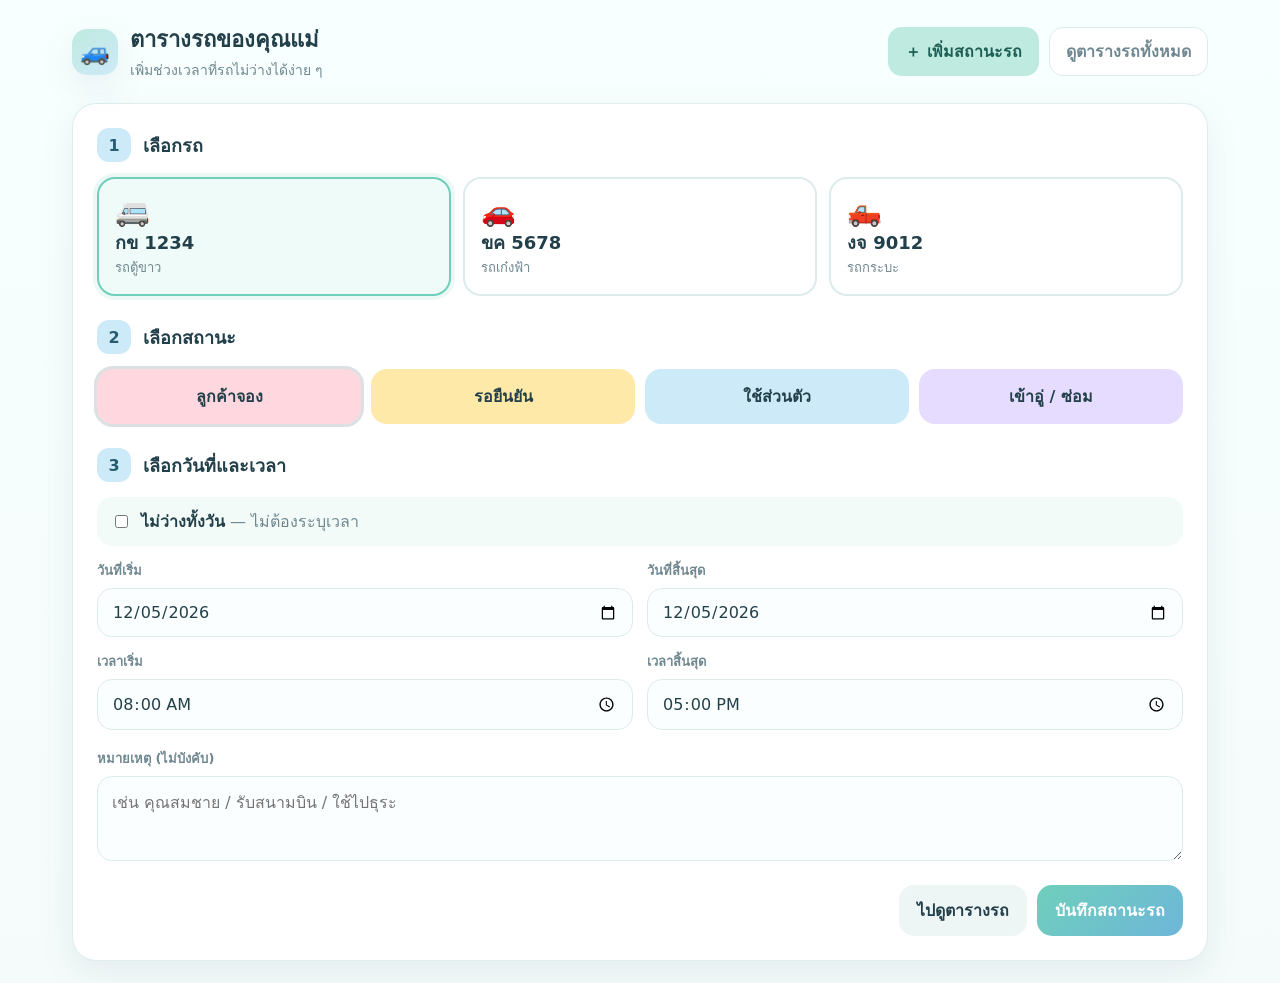
==== index.html @ 35317597 "Add files via upload" ====
<!doctype html>
<html lang="th">
<head>
<meta charset="utf-8">
<meta name="viewport" content="width=device-width,initial-scale=1">
<title>เพิ่มสถานะรถ</title>
<link rel="stylesheet" href="styles.css">
</head>
<body>
<div class="shell">
  <header class="topbar">
    <div class="brand">
      <div class="logo">🚙</div>
      <div><h1>ตารางรถของคุณแม่</h1><p>เพิ่มช่วงเวลาที่รถไม่ว่างได้ง่าย ๆ</p></div>
    </div>
    <nav class="nav">
      <a class="active" href="index.html">＋ เพิ่มสถานะรถ</a>
      <a href="schedule.html">ดูตารางรถทั้งหมด</a>
    </nav>
  </header>

  <main class="card form-card">
    <div class="step"><div class="step-no">1</div><h2>เลือกรถ</h2></div>
    <div class="car-grid">
      <label class="car-option">
        <input type="radio" name="car" value="กข 1234" data-name="รถตู้ขาว" checked>
        <div class="car-tile"><div class="car-icon">🚐</div><div><div class="plate">กข 1234</div><div class="car-name">รถตู้ขาว</div></div></div>
      </label>
      <label class="car-option">
        <input type="radio" name="car" value="ขค 5678" data-name="รถเก๋งฟ้า">
        <div class="car-tile"><div class="car-icon">🚗</div><div><div class="plate">ขค 5678</div><div class="car-name">รถเก๋งฟ้า</div></div></div>
      </label>
      <label class="car-option">
        <input type="radio" name="car" value="งจ 9012" data-name="รถกระบะ">
        <div class="car-tile"><div class="car-icon">🛻</div><div><div class="plate">งจ 9012</div><div class="car-name">รถกระบะ</div></div></div>
      </label>
    </div>

    <div style="height:24px"></div>
    <div class="step"><div class="step-no">2</div><h2>เลือกสถานะ</h2></div>
    <div class="status-grid">
      <label class="status-option"><input type="radio" name="status" value="ลูกค้าจอง" checked><div class="status-chip status-booked">ลูกค้าจอง</div></label>
      <label class="status-option"><input type="radio" name="status" value="รอยืนยัน"><div class="status-chip status-pending">รอยืนยัน</div></label>
      <label class="status-option"><input type="radio" name="status" value="ใช้ส่วนตัว"><div class="status-chip status-private">ใช้ส่วนตัว</div></label>
      <label class="status-option"><input type="radio" name="status" value="เข้าอู่ / ซ่อม"><div class="status-chip status-service">เข้าอู่ / ซ่อม</div></label>
    </div>

    <div style="height:24px"></div>
    <div class="step"><div class="step-no">3</div><h2>เลือกวันที่และเวลา</h2></div>
    <div class="all-day">
      <input id="allDay" type="checkbox">
      <label for="allDay"><strong>ไม่ว่างทั้งวัน</strong> <span style="color:var(--muted)">— ไม่ต้องระบุเวลา</span></label>
    </div>
    <div style="height:14px"></div>
    <div class="grid-2">
      <div class="field"><label>วันที่เริ่ม</label><input id="startDate" type="date"></div>
      <div class="field"><label>วันที่สิ้นสุด</label><input id="endDate" type="date"></div>
      <div class="field"><label>เวลาเริ่ม</label><input id="startTime" type="time" value="08:00"></div>
      <div class="field"><label>เวลาสิ้นสุด</label><input id="endTime" type="time" value="17:00"></div>
    </div>

    <div style="height:18px"></div>
    <div class="field">
      <label>หมายเหตุ (ไม่บังคับ)</label>
      <textarea id="note" rows="3" placeholder="เช่น คุณสมชาย / รับสนามบิน / ใช้ไปธุระ"></textarea>
    </div>

    <div class="actions">
      <a class="btn btn-secondary" href="schedule.html">ไปดูตารางรถ</a>
      <button class="btn btn-primary" id="saveBtn" type="button">บันทึกสถานะรถ</button>
    </div>
    <div class="notice" id="notice">บันทึกเรียบร้อยแล้วค่ะ</div>
  </main>
</div>

<script>
const today = new Date().toISOString().slice(0,10);
startDate.value = today;
endDate.value = today;

allDay.addEventListener('change', () => {
  startTime.disabled = allDay.checked;
  endTime.disabled = allDay.checked;
});

saveBtn.addEventListener('click', () => {
  const selectedCar = document.querySelector('input[name="car"]:checked');
  const status = document.querySelector('input[name="status"]:checked').value;
  if (!startDate.value || !endDate.value) {
    alert('กรุณาเลือกวันที่ให้ครบค่ะ');
    return;
  }
  const bookings = JSON.parse(localStorage.getItem('carBookings') || '[]');
  bookings.push({
    car:selectedCar.value,
    carName:selectedCar.dataset.name,
    status,
    startDate:startDate.value,
    endDate:endDate.value,
    allDay:allDay.checked,
    startTime:allDay.checked ? 'ทั้งวัน' : startTime.value,
    endTime:allDay.checked ? '' : endTime.value,
    note:note.value.trim()
  });
  localStorage.setItem('carBookings', JSON.stringify(bookings));
  notice.style.display='block';
  notice.textContent='บันทึกแล้ว — เปิดหน้าตารางเพื่อเช็กได้เลยค่ะ';
  setTimeout(()=>notice.style.display='none',2600);
});
</script>
</body>
</html>
---- styles.css ----
:root{
  --bg:#f5fbfb;
  --card:#ffffff;
  --ink:#23404a;
  --muted:#6f8790;
  --line:#dceceb;
  --mint:#bfeadf;
  --mint-strong:#6fcfbb;
  --sky:#cdeaf8;
  --sky-strong:#6eb6d9;
  --pink:#ffd8df;
  --yellow:#ffe9a8;
  --purple:#e5dcff;
  --green:#d9f4d7;
  --shadow:0 12px 34px rgba(76,112,120,.10);
}
*{box-sizing:border-box}
body{
  margin:0;
  font-family: ui-rounded, "SF Pro Rounded", "Segoe UI", system-ui, -apple-system, sans-serif;
  color:var(--ink);
  background:linear-gradient(180deg,#f8ffff 0%,var(--bg) 100%);
}
a{text-decoration:none;color:inherit}
button,input,select,textarea{font:inherit}
.shell{max-width:1180px;margin:0 auto;padding:22px}
.topbar{
  display:flex;align-items:center;justify-content:space-between;gap:16px;
  margin-bottom:22px;
}
.brand{display:flex;align-items:center;gap:12px}
.logo{
  width:46px;height:46px;border-radius:15px;display:grid;place-items:center;
  background:linear-gradient(145deg,var(--mint),var(--sky));font-size:24px;box-shadow:var(--shadow)
}
.brand h1{font-size:22px;margin:0}
.brand p{margin:2px 0 0;color:var(--muted);font-size:14px}
.nav{display:flex;gap:10px;flex-wrap:wrap}
.nav a{
  padding:11px 16px;border-radius:14px;border:1px solid var(--line);background:#fff;
  color:var(--muted);font-weight:700;
}
.nav a.active{background:var(--mint);color:#1d5f55;border-color:transparent}
.card{
  background:var(--card);border:1px solid rgba(220,236,235,.9);border-radius:24px;
  box-shadow:var(--shadow);
}
.form-card{padding:24px}
.step{
  display:flex;gap:12px;align-items:center;margin-bottom:15px
}
.step-no{
  width:34px;height:34px;border-radius:12px;display:grid;place-items:center;
  background:var(--sky);font-weight:800;color:#275d72
}
.step h2{font-size:18px;margin:0}
.car-grid{display:grid;grid-template-columns:repeat(3,1fr);gap:12px}
.car-option input{display:none}
.car-tile{
  min-height:102px;border:2px solid var(--line);border-radius:18px;padding:16px;
  display:flex;flex-direction:column;justify-content:space-between;cursor:pointer;
  transition:.18s ease;background:#fff
}
.car-tile:hover{transform:translateY(-1px)}
.car-option input:checked + .car-tile{
  border-color:var(--mint-strong);background:#effbf8;box-shadow:0 0 0 4px rgba(111,207,187,.14)
}
.car-icon{font-size:28px}
.plate{font-weight:800;font-size:18px}
.car-name{font-size:13px;color:var(--muted)}
.status-grid{display:grid;grid-template-columns:repeat(4,1fr);gap:10px}
.status-option input{display:none}
.status-chip{
  border:2px solid transparent;border-radius:16px;padding:13px 12px;text-align:center;
  font-weight:800;cursor:pointer;
}
.status-booked{background:var(--pink)}
.status-pending{background:var(--yellow)}
.status-private{background:var(--sky)}
.status-service{background:var(--purple)}
.status-option input:checked + .status-chip{outline:3px solid rgba(35,64,74,.16)}
.grid-2{display:grid;grid-template-columns:1fr 1fr;gap:14px}
.field label{display:block;font-size:13px;color:var(--muted);font-weight:700;margin-bottom:7px}
.field input,.field select,.field textarea{
  width:100%;border:1px solid var(--line);background:#fbfefe;border-radius:15px;padding:13px 14px;
  color:var(--ink);outline:none
}
.field input:focus,.field select:focus,.field textarea:focus{border-color:var(--sky-strong);box-shadow:0 0 0 4px rgba(110,182,217,.14)}
.all-day{
  display:flex;align-items:center;gap:10px;padding:12px 14px;background:#f2fbf8;border-radius:15px
}
.actions{display:flex;justify-content:flex-end;gap:10px;margin-top:20px}
.btn{
  border:0;border-radius:15px;padding:13px 18px;font-weight:800;cursor:pointer
}
.btn-secondary{background:#eef5f5;color:var(--ink)}
.btn-primary{background:linear-gradient(135deg,var(--mint-strong),var(--sky-strong));color:white}
.notice{margin-top:14px;padding:12px 14px;border-radius:14px;background:#eefbf6;color:#275f52;display:none}
.toolbar{
  display:flex;align-items:center;justify-content:space-between;gap:12px;flex-wrap:wrap;
  margin-bottom:14px
}
.range-controls{display:flex;gap:8px;align-items:center;flex-wrap:wrap}
.small-btn{
  border:1px solid var(--line);background:white;border-radius:12px;padding:9px 12px;font-weight:700;cursor:pointer
}
.small-btn.active{background:var(--sky);border-color:transparent}
.timeline-wrap{overflow-x:auto;padding-bottom:8px}
.timeline{
  min-width:980px;display:grid;
  grid-template-columns:160px repeat(7,1fr);
  border:1px solid var(--line);border-radius:20px;overflow:hidden;background:white
}
.cell{padding:10px;border-right:1px solid var(--line);border-bottom:1px solid var(--line);min-height:78px}
.header-cell{background:#f0faf9;font-weight:800;text-align:center;min-height:auto}
.vehicle-cell{background:#fbfefe;display:flex;align-items:center;gap:10px}
.vehicle-badge{font-size:24px}
.vehicle-meta strong{display:block}
.vehicle-meta span{font-size:12px;color:var(--muted)}
.day-cell{position:relative;background:linear-gradient(to right, transparent 49.5%, rgba(220,236,235,.65) 50%, transparent 50.5%)}
.booking{
  border-radius:12px;padding:8px 9px;font-size:12px;font-weight:800;margin-bottom:6px;
  line-height:1.25;border:1px solid rgba(35,64,74,.06)
}
.booking small{display:block;font-weight:700;color:#506a73;margin-top:3px}
.legend{display:flex;gap:10px;flex-wrap:wrap;margin-top:14px}
.legend span{display:flex;align-items:center;gap:7px;color:var(--muted);font-size:13px}
.dot{width:12px;height:12px;border-radius:4px;display:inline-block}
.empty{color:#9bb0b6;font-size:12px;text-align:center;padding-top:16px}
@media(max-width:760px){
  .shell{padding:14px}.topbar{align-items:flex-start;flex-direction:column}
  .car-grid{grid-template-columns:1fr 1fr}.status-grid{grid-template-columns:1fr 1fr}.grid-2{grid-template-columns:1fr}
}
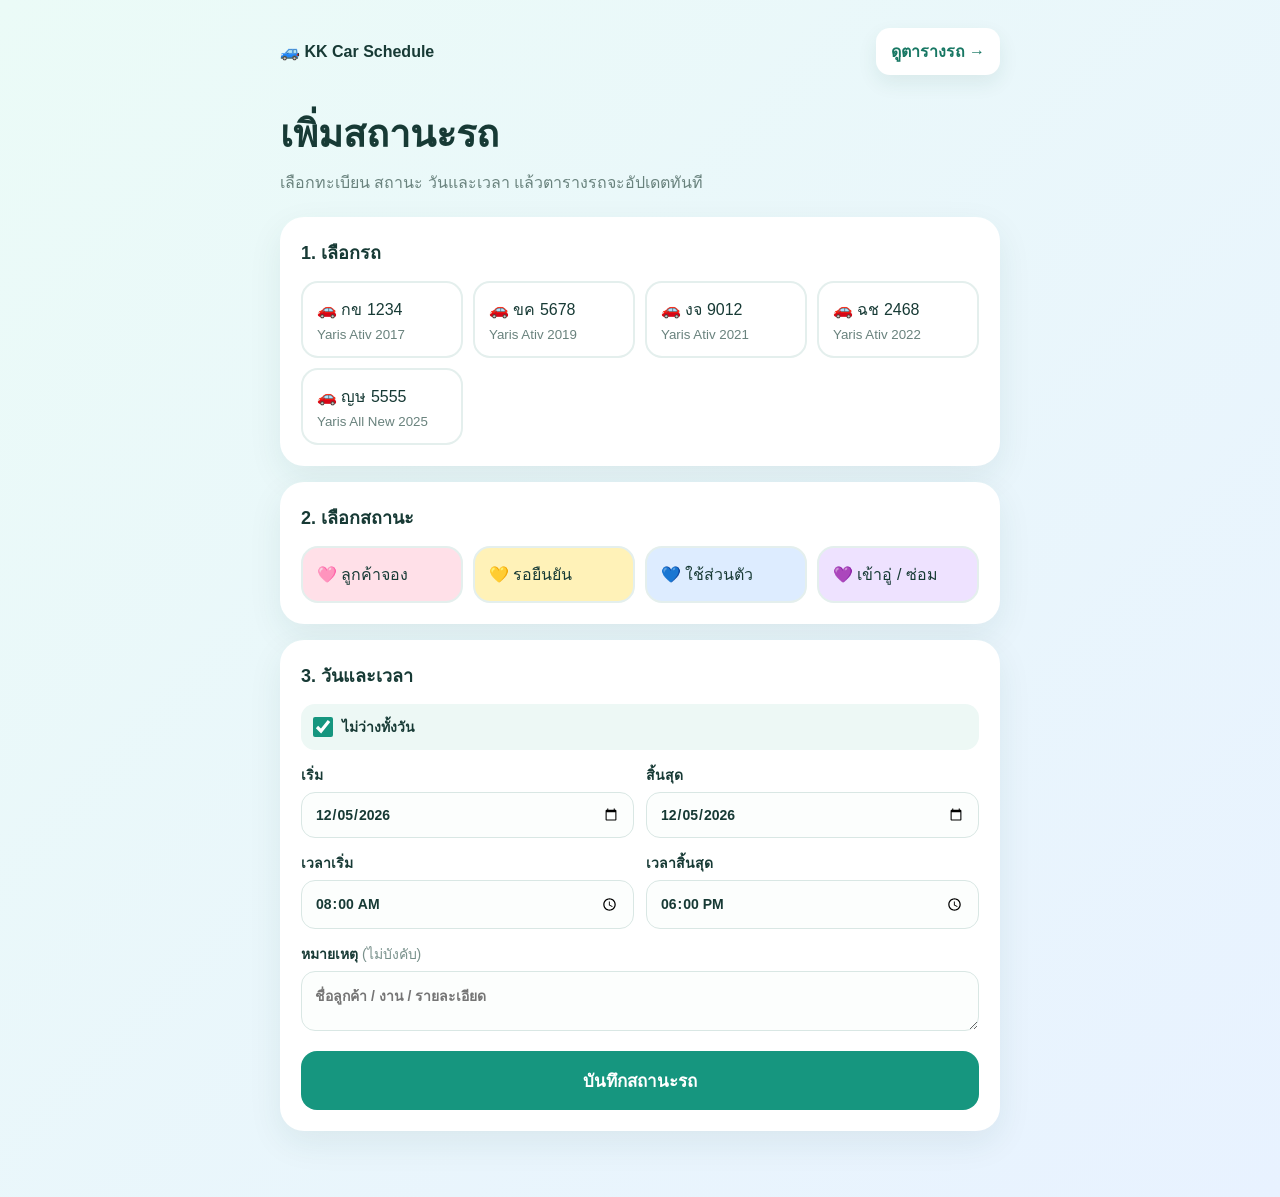
==== commit 8c5f77aa: "Add files via upload" ====
--- a/index.html
+++ b/index.html
@@ -1,112 +1,26 @@
 <!doctype html>
 <html lang="th">
 <head>
-<meta charset="utf-8">
-<meta name="viewport" content="width=device-width,initial-scale=1">
-<title>เพิ่มสถานะรถ</title>
-<link rel="stylesheet" href="styles.css">
+  <meta charset="utf-8">
+  <meta name="viewport" content="width=device-width, initial-scale=1">
+  <title>KK Car Schedule</title>
+  <style>
+    :root{--ink:#173a35;--muted:#69827d;--teal:#16967f;--mint:#dff7ef;--pink:#ffe0e8;--yellow:#fff2b8;--blue:#ddecff;--purple:#eee2ff}*{box-sizing:border-box}body{margin:0;min-height:100vh;background:linear-gradient(135deg,#ebfbf7,#e8f2ff);color:var(--ink);font:16px -apple-system,BlinkMacSystemFont,"Segoe UI",sans-serif}main{width:min(760px,100%);margin:auto;padding:28px 20px 50px}.nav{display:flex;justify-content:space-between;align-items:center;gap:12px}.brand{font-weight:800}.nav a{background:#fff;color:#177763;font-weight:800;text-decoration:none;padding:11px 15px;border-radius:14px;box-shadow:0 8px 20px #1a514015}h1{font-size:clamp(28px,5vw,38px);margin:28px 0 6px}.intro{color:var(--muted);margin:0 0 22px}.card{background:#fff;border-radius:24px;padding:21px;margin:16px 0;box-shadow:0 12px 34px #194c4014}h2{margin:0 0 14px;font-size:18px}.grid{display:grid;grid-template-columns:repeat(auto-fit,minmax(155px,1fr));gap:10px}.choice{width:100%;border:2px solid #e4efed;background:#fff;border-radius:17px;padding:14px;color:var(--ink);text-align:left;font:inherit;cursor:pointer}.choice.active{border-color:var(--teal);background:var(--mint);box-shadow:0 4px 12px #149b8130}.choice small{display:block;margin-top:5px;color:var(--muted)}.status[data-status="ลูกค้าจอง"]{background:var(--pink)}.status[data-status="รอยืนยัน"]{background:var(--yellow)}.status[data-status="ใช้ส่วนตัว"]{background:var(--blue)}.status[data-status="เข้าอู่ / ซ่อม"]{background:var(--purple)}label{display:block;font-size:14px;font-weight:800;margin-top:14px}input,textarea{display:block;width:100%;margin-top:6px;padding:13px;border:1px solid #d9e7e4;border-radius:14px;font:inherit;color:var(--ink);background:#fcfefd}.dates{display:grid;grid-template-columns:1fr 1fr;gap:12px}.toggle{display:flex;align-items:center;gap:9px;background:#edf8f5;padding:12px;border-radius:14px;cursor:pointer}.toggle input{width:20px;height:20px;margin:0;accent-color:var(--teal)}.save{width:100%;border:0;border-radius:16px;padding:16px;margin-top:20px;background:var(--teal);color:#fff;font:inherit;font-weight:800;font-size:17px;cursor:pointer}.modal{position:fixed;inset:0;display:none;place-items:center;padding:18px;background:#10231d88}.modal.show{display:grid}.modal article{width:min(480px,100%);padding:28px;border-radius:26px;background:#fff;text-align:center}.modal h2{font-size:25px;margin:10px 0 8px}.modal p{color:var(--muted);line-height:1.6}.modal a,.modal button{display:block;width:100%;border:0;border-radius:15px;padding:14px;margin-top:10px;font:inherit;font-weight:800;text-decoration:none;cursor:pointer}.modal a{background:var(--teal);color:#fff}.modal button{background:#eaf6f3;color:#167b69}@media(max-width:460px){.dates{grid-template-columns:1fr}main{padding:22px 16px 40px}}
+  </style>
 </head>
 <body>
-<div class="shell">
-  <header class="topbar">
-    <div class="brand">
-      <div class="logo">🚙</div>
-      <div><h1>ตารางรถของคุณแม่</h1><p>เพิ่มช่วงเวลาที่รถไม่ว่างได้ง่าย ๆ</p></div>
-    </div>
-    <nav class="nav">
-      <a class="active" href="index.html">＋ เพิ่มสถานะรถ</a>
-      <a href="schedule.html">ดูตารางรถทั้งหมด</a>
-    </nav>
-  </header>
-
-  <main class="card form-card">
-    <div class="step"><div class="step-no">1</div><h2>เลือกรถ</h2></div>
-    <div class="car-grid">
-      <label class="car-option">
-        <input type="radio" name="car" value="กข 1234" data-name="รถตู้ขาว" checked>
-        <div class="car-tile"><div class="car-icon">🚐</div><div><div class="plate">กข 1234</div><div class="car-name">รถตู้ขาว</div></div></div>
-      </label>
-      <label class="car-option">
-        <input type="radio" name="car" value="ขค 5678" data-name="รถเก๋งฟ้า">
-        <div class="car-tile"><div class="car-icon">🚗</div><div><div class="plate">ขค 5678</div><div class="car-name">รถเก๋งฟ้า</div></div></div>
-      </label>
-      <label class="car-option">
-        <input type="radio" name="car" value="งจ 9012" data-name="รถกระบะ">
-        <div class="car-tile"><div class="car-icon">🛻</div><div><div class="plate">งจ 9012</div><div class="car-name">รถกระบะ</div></div></div>
-      </label>
-    </div>
-
-    <div style="height:24px"></div>
-    <div class="step"><div class="step-no">2</div><h2>เลือกสถานะ</h2></div>
-    <div class="status-grid">
-      <label class="status-option"><input type="radio" name="status" value="ลูกค้าจอง" checked><div class="status-chip status-booked">ลูกค้าจอง</div></label>
-      <label class="status-option"><input type="radio" name="status" value="รอยืนยัน"><div class="status-chip status-pending">รอยืนยัน</div></label>
-      <label class="status-option"><input type="radio" name="status" value="ใช้ส่วนตัว"><div class="status-chip status-private">ใช้ส่วนตัว</div></label>
-      <label class="status-option"><input type="radio" name="status" value="เข้าอู่ / ซ่อม"><div class="status-chip status-service">เข้าอู่ / ซ่อม</div></label>
-    </div>
-
-    <div style="height:24px"></div>
-    <div class="step"><div class="step-no">3</div><h2>เลือกวันที่และเวลา</h2></div>
-    <div class="all-day">
-      <input id="allDay" type="checkbox">
-      <label for="allDay"><strong>ไม่ว่างทั้งวัน</strong> <span style="color:var(--muted)">— ไม่ต้องระบุเวลา</span></label>
-    </div>
-    <div style="height:14px"></div>
-    <div class="grid-2">
-      <div class="field"><label>วันที่เริ่ม</label><input id="startDate" type="date"></div>
-      <div class="field"><label>วันที่สิ้นสุด</label><input id="endDate" type="date"></div>
-      <div class="field"><label>เวลาเริ่ม</label><input id="startTime" type="time" value="08:00"></div>
-      <div class="field"><label>เวลาสิ้นสุด</label><input id="endTime" type="time" value="17:00"></div>
-    </div>
-
-    <div style="height:18px"></div>
-    <div class="field">
-      <label>หมายเหตุ (ไม่บังคับ)</label>
-      <textarea id="note" rows="3" placeholder="เช่น คุณสมชาย / รับสนามบิน / ใช้ไปธุระ"></textarea>
-    </div>
-
-    <div class="actions">
-      <a class="btn btn-secondary" href="schedule.html">ไปดูตารางรถ</a>
-      <button class="btn btn-primary" id="saveBtn" type="button">บันทึกสถานะรถ</button>
-    </div>
-    <div class="notice" id="notice">บันทึกเรียบร้อยแล้วค่ะ</div>
+  <main>
+    <nav class="nav"><div class="brand">🚙 KK Car Schedule</div><a href="schedule.html">ดูตารางรถ →</a></nav>
+    <h1>เพิ่มสถานะรถ</h1><p class="intro">เลือกทะเบียน สถานะ วันและเวลา แล้วตารางรถจะอัปเดตทันที</p>
+    <form id="form">
+      <section class="card"><h2>1. เลือกรถ</h2><div class="grid" id="cars"></div></section>
+      <section class="card"><h2>2. เลือกสถานะ</h2><div class="grid"><button type="button" class="choice status" data-status="ลูกค้าจอง">🩷 ลูกค้าจอง</button><button type="button" class="choice status" data-status="รอยืนยัน">💛 รอยืนยัน</button><button type="button" class="choice status" data-status="ใช้ส่วนตัว">💙 ใช้ส่วนตัว</button><button type="button" class="choice status" data-status="เข้าอู่ / ซ่อม">💜 เข้าอู่ / ซ่อม</button></div></section>
+      <section class="card"><h2>3. วันและเวลา</h2><label class="toggle"><input id="allDay" type="checkbox" checked> ไม่ว่างทั้งวัน</label><div class="dates"><label>เริ่ม<input id="startDate" type="date" required></label><label>สิ้นสุด<input id="endDate" type="date" required></label></div><div class="dates" id="timeFields" hidden><label>เวลาเริ่ม<input id="startTime" type="time" value="08:00"></label><label>เวลาสิ้นสุด<input id="endTime" type="time" value="18:00"></label></div><label>หมายเหตุ <span style="font-weight:500;color:#78908b">(ไม่บังคับ)</span><textarea id="note" rows="2" placeholder="ชื่อลูกค้า / งาน / รายละเอียด"></textarea></label><button class="save">บันทึกสถานะรถ</button></section>
+    </form>
   </main>
-</div>
-
-<script>
-const today = new Date().toISOString().slice(0,10);
-startDate.value = today;
-endDate.value = today;
-
-allDay.addEventListener('change', () => {
-  startTime.disabled = allDay.checked;
-  endTime.disabled = allDay.checked;
-});
-
-saveBtn.addEventListener('click', () => {
-  const selectedCar = document.querySelector('input[name="car"]:checked');
-  const status = document.querySelector('input[name="status"]:checked').value;
-  if (!startDate.value || !endDate.value) {
-    alert('กรุณาเลือกวันที่ให้ครบค่ะ');
-    return;
-  }
-  const bookings = JSON.parse(localStorage.getItem('carBookings') || '[]');
-  bookings.push({
-    car:selectedCar.value,
-    carName:selectedCar.dataset.name,
-    status,
-    startDate:startDate.value,
-    endDate:endDate.value,
-    allDay:allDay.checked,
-    startTime:allDay.checked ? 'ทั้งวัน' : startTime.value,
-    endTime:allDay.checked ? '' : endTime.value,
-    note:note.value.trim()
-  });
-  localStorage.setItem('carBookings', JSON.stringify(bookings));
-  notice.style.display='block';
-  notice.textContent='บันทึกแล้ว — เปิดหน้าตารางเพื่อเช็กได้เลยค่ะ';
-  setTimeout(()=>notice.style.display='none',2600);
-});
-</script>
+  <div class="modal" id="modal"><article><div style="font-size:48px">✅</div><h2>บันทึกเรียบร้อย</h2><p id="summary"></p><a href="schedule.html">ดูตารางรถทั้งหมด</a><button type="button" id="again">เพิ่มรายการต่อ</button></article></div>
+  <script>
+    const cars=[['ativ2017','กข 1234','Yaris Ativ 2017'],['ativ2019','ขค 5678','Yaris Ativ 2019'],['ativ2021','งจ 9012','Yaris Ativ 2021'],['ativ2022','ฉช 2468','Yaris Ativ 2022'],['yaris2025','ญษ 5555','Yaris All New 2025']];let selectedCar='',selectedStatus='';const $=s=>document.querySelector(s),today=new Date().toISOString().slice(0,10);const readEvents=()=>{try{return JSON.parse(localStorage.getItem('kk-car-events')||'[]')}catch(error){try{return JSON.parse(window.name||'[]')}catch(ignore){return []}}},writeEvents=list=>{try{localStorage.setItem('kk-car-events',JSON.stringify(list))}catch(error){window.name=JSON.stringify(list)}};$('#startDate').value=$('#endDate').value=today;$('#cars').innerHTML=cars.map(c=>`<button type="button" class="choice car" data-id="${c[0]}">🚗 ${c[1]}<small>${c[2]}</small></button>`).join('');const select=(el,s)=>{document.querySelectorAll(s).forEach(x=>x.classList.remove('active'));el.classList.add('active')};document.querySelectorAll('.car').forEach(b=>b.onclick=()=>{selectedCar=b.dataset.id;select(b,'.car')});document.querySelectorAll('.status').forEach(b=>b.onclick=()=>{selectedStatus=b.dataset.status;select(b,'.status')});$('#allDay').onchange=e=>$('#timeFields').hidden=e.target.checked;const dateText=v=>new Date(v+'T00:00:00').toLocaleDateString('th-TH',{day:'numeric',month:'short',year:'numeric'});$('#form').onsubmit=e=>{e.preventDefault();if(!selectedCar||!selectedStatus)return alert('กรุณาเลือกรถและสถานะ');const item={id:crypto.randomUUID(),carId:selectedCar,status:selectedStatus,startDate:$('#startDate').value,endDate:$('#endDate').value,allDay:$('#allDay').checked,startTime:$('#startTime').value,endTime:$('#endTime').value,note:$('#note').value,source:'manual',active:true};const list=readEvents();list.push(item);writeEvents(list);const car=cars.find(c=>c[0]===selectedCar);$('#summary').textContent=`${car[1]} · ${selectedStatus} · ${dateText(item.startDate)}${item.endDate!==item.startDate?' ถึง '+dateText(item.endDate):''}`;$('#modal').classList.add('show')};$('#again').onclick=()=>{location.reload()};
+  </script>
 </body>
 </html>
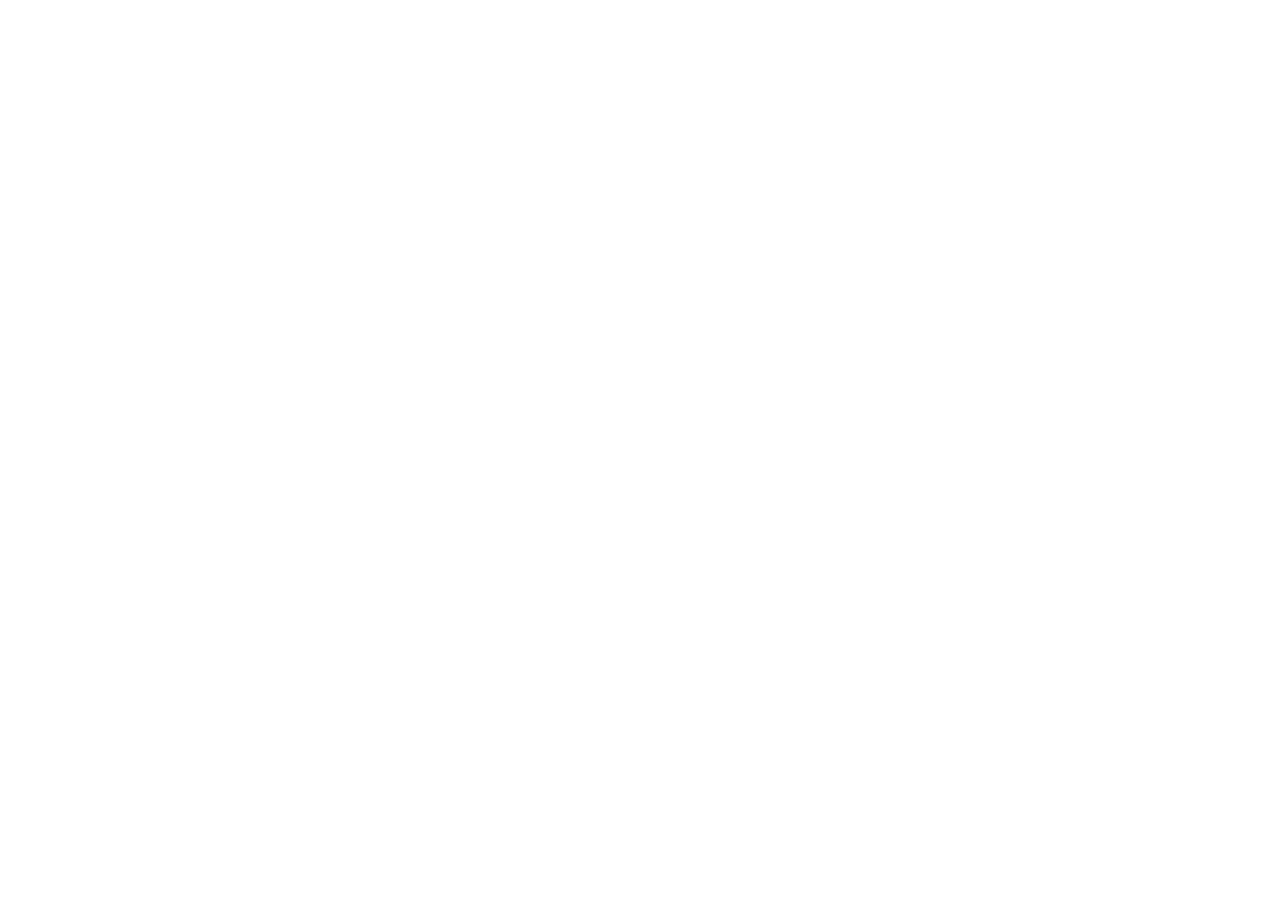
==== commit 915adbaa: "Add files via upload" ====
--- a/index.html
+++ b/index.html
@@ -3,6 +3,7 @@
 <head>
   <meta charset="utf-8">
   <meta name="viewport" content="width=device-width, initial-scale=1">
+  <meta http-equiv="refresh" content="0; url=https://script.google.com/macros/s/AKfycbzb-ZtwopacvCf2KivTTj23bj1u2dh4PTo7BT92wiLGlO-mhOkWk9PBip5YYASBbJc4MQ/exec">
   <title>KK Car Schedule</title>
   <style>
     :root{--ink:#173a35;--muted:#69827d;--teal:#16967f;--mint:#dff7ef;--pink:#ffe0e8;--yellow:#fff2b8;--blue:#ddecff;--purple:#eee2ff}*{box-sizing:border-box}body{margin:0;min-height:100vh;background:linear-gradient(135deg,#ebfbf7,#e8f2ff);color:var(--ink);font:16px -apple-system,BlinkMacSystemFont,"Segoe UI",sans-serif}main{width:min(760px,100%);margin:auto;padding:28px 20px 50px}.nav{display:flex;justify-content:space-between;align-items:center;gap:12px}.brand{font-weight:800}.nav a{background:#fff;color:#177763;font-weight:800;text-decoration:none;padding:11px 15px;border-radius:14px;box-shadow:0 8px 20px #1a514015}h1{font-size:clamp(28px,5vw,38px);margin:28px 0 6px}.intro{color:var(--muted);margin:0 0 22px}.card{background:#fff;border-radius:24px;padding:21px;margin:16px 0;box-shadow:0 12px 34px #194c4014}h2{margin:0 0 14px;font-size:18px}.grid{display:grid;grid-template-columns:repeat(auto-fit,minmax(155px,1fr));gap:10px}.choice{width:100%;border:2px solid #e4efed;background:#fff;border-radius:17px;padding:14px;color:var(--ink);text-align:left;font:inherit;cursor:pointer}.choice.active{border-color:var(--teal);background:var(--mint);box-shadow:0 4px 12px #149b8130}.choice small{display:block;margin-top:5px;color:var(--muted)}.status[data-status="ลูกค้าจอง"]{background:var(--pink)}.status[data-status="รอยืนยัน"]{background:var(--yellow)}.status[data-status="ใช้ส่วนตัว"]{background:var(--blue)}.status[data-status="เข้าอู่ / ซ่อม"]{background:var(--purple)}label{display:block;font-size:14px;font-weight:800;margin-top:14px}input,textarea{display:block;width:100%;margin-top:6px;padding:13px;border:1px solid #d9e7e4;border-radius:14px;font:inherit;color:var(--ink);background:#fcfefd}.dates{display:grid;grid-template-columns:1fr 1fr;gap:12px}.toggle{display:flex;align-items:center;gap:9px;background:#edf8f5;padding:12px;border-radius:14px;cursor:pointer}.toggle input{width:20px;height:20px;margin:0;accent-color:var(--teal)}.save{width:100%;border:0;border-radius:16px;padding:16px;margin-top:20px;background:var(--teal);color:#fff;font:inherit;font-weight:800;font-size:17px;cursor:pointer}.modal{position:fixed;inset:0;display:none;place-items:center;padding:18px;background:#10231d88}.modal.show{display:grid}.modal article{width:min(480px,100%);padding:28px;border-radius:26px;background:#fff;text-align:center}.modal h2{font-size:25px;margin:10px 0 8px}.modal p{color:var(--muted);line-height:1.6}.modal a,.modal button{display:block;width:100%;border:0;border-radius:15px;padding:14px;margin-top:10px;font:inherit;font-weight:800;text-decoration:none;cursor:pointer}.modal a{background:var(--teal);color:#fff}.modal button{background:#eaf6f3;color:#167b69}@media(max-width:460px){.dates{grid-template-columns:1fr}main{padding:22px 16px 40px}}
@@ -10,6 +11,7 @@
 </head>
 <body>
   <main>
+    <p class="intro">กำลังเปิดระบบตารางรถ… <a href="https://script.google.com/macros/s/AKfycbzb-ZtwopacvCf2KivTTj23bj1u2dh4PTo7BT92wiLGlO-mhOkWk9PBip5YYASBbJc4MQ/exec">กดที่นี่หากหน้าไม่เปลี่ยน</a></p>
     <nav class="nav"><div class="brand">🚙 KK Car Schedule</div><a href="schedule.html">ดูตารางรถ →</a></nav>
     <h1>เพิ่มสถานะรถ</h1><p class="intro">เลือกทะเบียน สถานะ วันและเวลา แล้วตารางรถจะอัปเดตทันที</p>
     <form id="form">
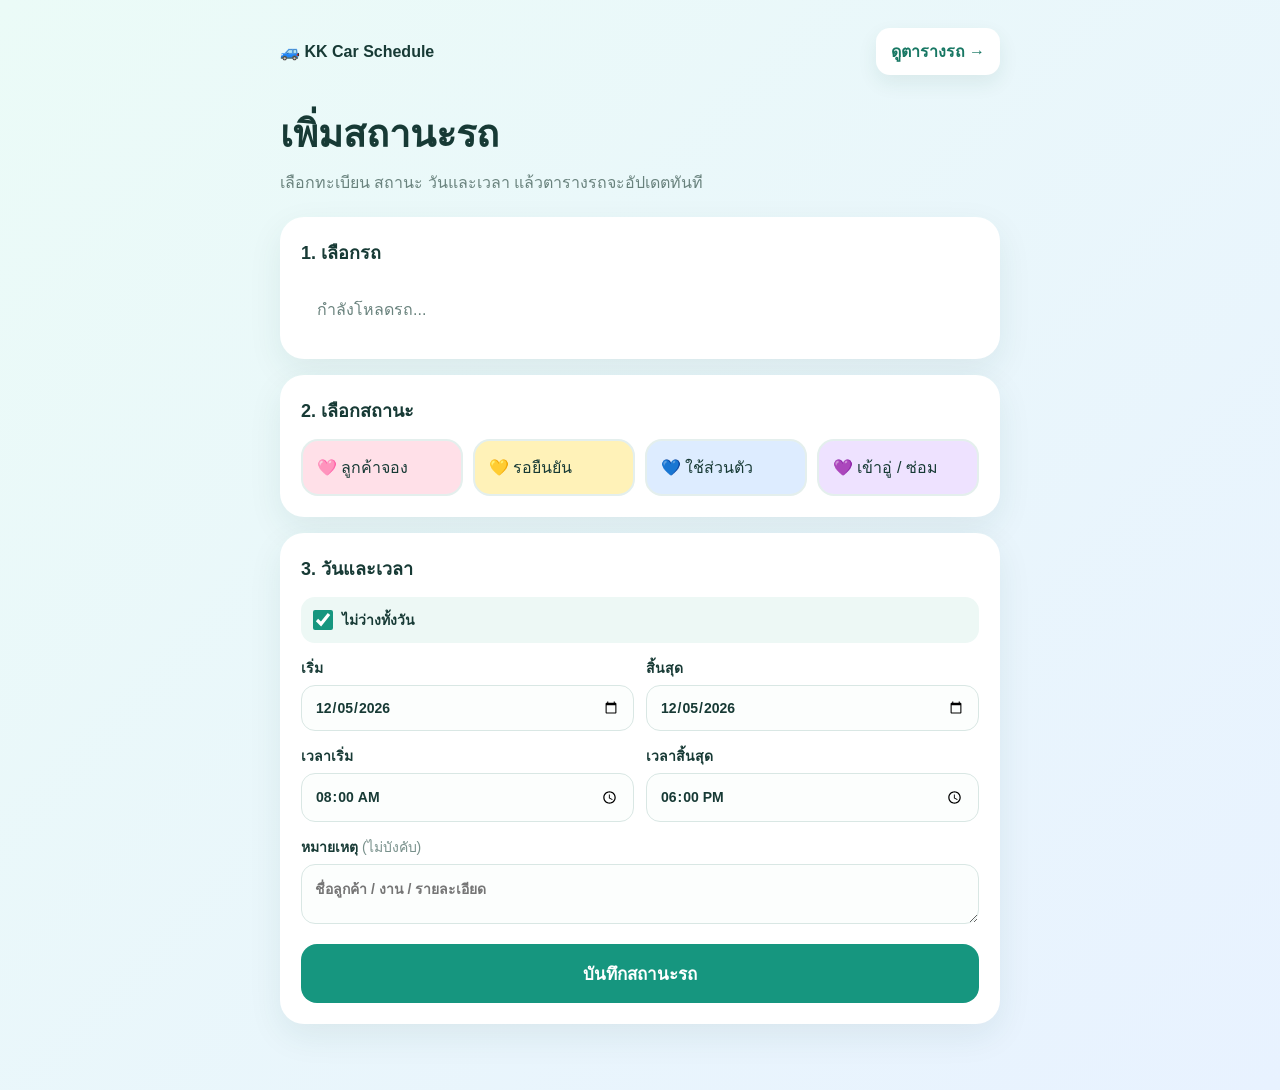
==== commit f0e4fcbd: "Add files via upload" ====
--- a/index.html
+++ b/index.html
@@ -2,27 +2,279 @@
 <html lang="th">
 <head>
   <meta charset="utf-8">
-  <meta name="viewport" content="width=device-width, initial-scale=1">
-  <meta http-equiv="refresh" content="0; url=https://script.google.com/macros/s/AKfycbzb-ZtwopacvCf2KivTTj23bj1u2dh4PTo7BT92wiLGlO-mhOkWk9PBip5YYASBbJc4MQ/exec">
+  <meta name="viewport" content="width=device-width,initial-scale=1">
   <title>KK Car Schedule</title>
   <style>
-    :root{--ink:#173a35;--muted:#69827d;--teal:#16967f;--mint:#dff7ef;--pink:#ffe0e8;--yellow:#fff2b8;--blue:#ddecff;--purple:#eee2ff}*{box-sizing:border-box}body{margin:0;min-height:100vh;background:linear-gradient(135deg,#ebfbf7,#e8f2ff);color:var(--ink);font:16px -apple-system,BlinkMacSystemFont,"Segoe UI",sans-serif}main{width:min(760px,100%);margin:auto;padding:28px 20px 50px}.nav{display:flex;justify-content:space-between;align-items:center;gap:12px}.brand{font-weight:800}.nav a{background:#fff;color:#177763;font-weight:800;text-decoration:none;padding:11px 15px;border-radius:14px;box-shadow:0 8px 20px #1a514015}h1{font-size:clamp(28px,5vw,38px);margin:28px 0 6px}.intro{color:var(--muted);margin:0 0 22px}.card{background:#fff;border-radius:24px;padding:21px;margin:16px 0;box-shadow:0 12px 34px #194c4014}h2{margin:0 0 14px;font-size:18px}.grid{display:grid;grid-template-columns:repeat(auto-fit,minmax(155px,1fr));gap:10px}.choice{width:100%;border:2px solid #e4efed;background:#fff;border-radius:17px;padding:14px;color:var(--ink);text-align:left;font:inherit;cursor:pointer}.choice.active{border-color:var(--teal);background:var(--mint);box-shadow:0 4px 12px #149b8130}.choice small{display:block;margin-top:5px;color:var(--muted)}.status[data-status="ลูกค้าจอง"]{background:var(--pink)}.status[data-status="รอยืนยัน"]{background:var(--yellow)}.status[data-status="ใช้ส่วนตัว"]{background:var(--blue)}.status[data-status="เข้าอู่ / ซ่อม"]{background:var(--purple)}label{display:block;font-size:14px;font-weight:800;margin-top:14px}input,textarea{display:block;width:100%;margin-top:6px;padding:13px;border:1px solid #d9e7e4;border-radius:14px;font:inherit;color:var(--ink);background:#fcfefd}.dates{display:grid;grid-template-columns:1fr 1fr;gap:12px}.toggle{display:flex;align-items:center;gap:9px;background:#edf8f5;padding:12px;border-radius:14px;cursor:pointer}.toggle input{width:20px;height:20px;margin:0;accent-color:var(--teal)}.save{width:100%;border:0;border-radius:16px;padding:16px;margin-top:20px;background:var(--teal);color:#fff;font:inherit;font-weight:800;font-size:17px;cursor:pointer}.modal{position:fixed;inset:0;display:none;place-items:center;padding:18px;background:#10231d88}.modal.show{display:grid}.modal article{width:min(480px,100%);padding:28px;border-radius:26px;background:#fff;text-align:center}.modal h2{font-size:25px;margin:10px 0 8px}.modal p{color:var(--muted);line-height:1.6}.modal a,.modal button{display:block;width:100%;border:0;border-radius:15px;padding:14px;margin-top:10px;font:inherit;font-weight:800;text-decoration:none;cursor:pointer}.modal a{background:var(--teal);color:#fff}.modal button{background:#eaf6f3;color:#167b69}@media(max-width:460px){.dates{grid-template-columns:1fr}main{padding:22px 16px 40px}}
+  
+:root{--ink:#173a35;--muted:#69827d;--teal:#16967f;--mint:#dff7ef;--pink:#ffe0e8;--yellow:#fff2b8;--blue:#ddecff;--purple:#eee2ff}
+*{box-sizing:border-box}
+body{margin:0;min-height:100vh;background:linear-gradient(135deg,#ebfbf7,#e8f2ff);color:var(--ink);font:16px -apple-system,BlinkMacSystemFont,"Segoe UI",sans-serif}
+a{color:inherit}
+
+  main{width:min(760px,100%);margin:auto;padding:28px 20px 50px}
+  .nav{display:flex;justify-content:space-between;align-items:center;gap:12px}
+  .brand{font-weight:800}
+  .nav a{background:#fff;color:#177763;font-weight:800;text-decoration:none;padding:11px 15px;border-radius:14px;box-shadow:0 8px 20px #1a514015}
+  h1{font-size:clamp(28px,5vw,38px);margin:28px 0 6px}
+  .intro{color:var(--muted);margin:0 0 22px}
+  .card{background:#fff;border-radius:24px;padding:21px;margin:16px 0;box-shadow:0 12px 34px #194c4014}
+  h2{margin:0 0 14px;font-size:18px}
+  .grid{display:grid;grid-template-columns:repeat(auto-fit,minmax(155px,1fr));gap:10px}
+  .choice{width:100%;border:2px solid #e4efed;background:#fff;border-radius:17px;padding:14px;color:var(--ink);text-align:left;font:inherit;cursor:pointer}
+  .choice.active{border-color:var(--teal);background:var(--mint);box-shadow:0 4px 12px #149b8130}
+  .choice small{display:block;margin-top:5px;color:var(--muted)}
+  .status[data-status="ลูกค้าจอง"]{background:var(--pink)}
+  .status[data-status="รอยืนยัน"]{background:var(--yellow)}
+  .status[data-status="ใช้ส่วนตัว"]{background:var(--blue)}
+  .status[data-status="เข้าอู่ / ซ่อม"]{background:var(--purple)}
+  label{display:block;font-size:14px;font-weight:800;margin-top:14px}
+  input,textarea{display:block;width:100%;margin-top:6px;padding:13px;border:1px solid #d9e7e4;border-radius:14px;font:inherit;color:var(--ink);background:#fcfefd}
+  .dates{display:grid;grid-template-columns:1fr 1fr;gap:12px}
+  .toggle{display:flex;align-items:center;gap:9px;background:#edf8f5;padding:12px;border-radius:14px;cursor:pointer}
+  .toggle input{width:20px;height:20px;margin:0;accent-color:var(--teal)}
+  .save{width:100%;border:0;border-radius:16px;padding:16px;margin-top:20px;background:var(--teal);color:#fff;font:inherit;font-weight:800;font-size:17px;cursor:pointer}
+  .save:disabled{opacity:.65}
+  .modal{position:fixed;inset:0;display:none;place-items:center;padding:18px;background:#10231d88}
+  .modal.show{display:grid}
+  .modal article{width:min(480px,100%);padding:28px;border-radius:26px;background:#fff;text-align:center}
+  .modal h2{font-size:25px;margin:10px 0 8px}
+  .modal p{color:var(--muted);line-height:1.6}
+  .modal a,.modal button{display:block;width:100%;border:0;border-radius:15px;padding:14px;margin-top:10px;font:inherit;font-weight:800;text-decoration:none;cursor:pointer}
+  .modal a{background:var(--teal);color:#fff}
+  .modal button{background:#eaf6f3;color:#167b69}
+  .loading{padding:16px;color:var(--muted)}
+  @media(max-width:460px){.dates{grid-template-columns:1fr}main{padding:22px 16px 40px}}
   </style>
 </head>
 <body>
-  <main>
-    <p class="intro">กำลังเปิดระบบตารางรถ… <a href="https://script.google.com/macros/s/AKfycbzb-ZtwopacvCf2KivTTj23bj1u2dh4PTo7BT92wiLGlO-mhOkWk9PBip5YYASBbJc4MQ/exec">กดที่นี่หากหน้าไม่เปลี่ยน</a></p>
-    <nav class="nav"><div class="brand">🚙 KK Car Schedule</div><a href="schedule.html">ดูตารางรถ →</a></nav>
-    <h1>เพิ่มสถานะรถ</h1><p class="intro">เลือกทะเบียน สถานะ วันและเวลา แล้วตารางรถจะอัปเดตทันที</p>
-    <form id="form">
-      <section class="card"><h2>1. เลือกรถ</h2><div class="grid" id="cars"></div></section>
-      <section class="card"><h2>2. เลือกสถานะ</h2><div class="grid"><button type="button" class="choice status" data-status="ลูกค้าจอง">🩷 ลูกค้าจอง</button><button type="button" class="choice status" data-status="รอยืนยัน">💛 รอยืนยัน</button><button type="button" class="choice status" data-status="ใช้ส่วนตัว">💙 ใช้ส่วนตัว</button><button type="button" class="choice status" data-status="เข้าอู่ / ซ่อม">💜 เข้าอู่ / ซ่อม</button></div></section>
-      <section class="card"><h2>3. วันและเวลา</h2><label class="toggle"><input id="allDay" type="checkbox" checked> ไม่ว่างทั้งวัน</label><div class="dates"><label>เริ่ม<input id="startDate" type="date" required></label><label>สิ้นสุด<input id="endDate" type="date" required></label></div><div class="dates" id="timeFields" hidden><label>เวลาเริ่ม<input id="startTime" type="time" value="08:00"></label><label>เวลาสิ้นสุด<input id="endTime" type="time" value="18:00"></label></div><label>หมายเหตุ <span style="font-weight:500;color:#78908b">(ไม่บังคับ)</span><textarea id="note" rows="2" placeholder="ชื่อลูกค้า / งาน / รายละเอียด"></textarea></label><button class="save">บันทึกสถานะรถ</button></section>
-    </form>
-  </main>
-  <div class="modal" id="modal"><article><div style="font-size:48px">✅</div><h2>บันทึกเรียบร้อย</h2><p id="summary"></p><a href="schedule.html">ดูตารางรถทั้งหมด</a><button type="button" id="again">เพิ่มรายการต่อ</button></article></div>
-  <script>
-    const cars=[['ativ2017','กข 1234','Yaris Ativ 2017'],['ativ2019','ขค 5678','Yaris Ativ 2019'],['ativ2021','งจ 9012','Yaris Ativ 2021'],['ativ2022','ฉช 2468','Yaris Ativ 2022'],['yaris2025','ญษ 5555','Yaris All New 2025']];let selectedCar='',selectedStatus='';const $=s=>document.querySelector(s),today=new Date().toISOString().slice(0,10);const readEvents=()=>{try{return JSON.parse(localStorage.getItem('kk-car-events')||'[]')}catch(error){try{return JSON.parse(window.name||'[]')}catch(ignore){return []}}},writeEvents=list=>{try{localStorage.setItem('kk-car-events',JSON.stringify(list))}catch(error){window.name=JSON.stringify(list)}};$('#startDate').value=$('#endDate').value=today;$('#cars').innerHTML=cars.map(c=>`<button type="button" class="choice car" data-id="${c[0]}">🚗 ${c[1]}<small>${c[2]}</small></button>`).join('');const select=(el,s)=>{document.querySelectorAll(s).forEach(x=>x.classList.remove('active'));el.classList.add('active')};document.querySelectorAll('.car').forEach(b=>b.onclick=()=>{selectedCar=b.dataset.id;select(b,'.car')});document.querySelectorAll('.status').forEach(b=>b.onclick=()=>{selectedStatus=b.dataset.status;select(b,'.status')});$('#allDay').onchange=e=>$('#timeFields').hidden=e.target.checked;const dateText=v=>new Date(v+'T00:00:00').toLocaleDateString('th-TH',{day:'numeric',month:'short',year:'numeric'});$('#form').onsubmit=e=>{e.preventDefault();if(!selectedCar||!selectedStatus)return alert('กรุณาเลือกรถและสถานะ');const item={id:crypto.randomUUID(),carId:selectedCar,status:selectedStatus,startDate:$('#startDate').value,endDate:$('#endDate').value,allDay:$('#allDay').checked,startTime:$('#startTime').value,endTime:$('#endTime').value,note:$('#note').value,source:'manual',active:true};const list=readEvents();list.push(item);writeEvents(list);const car=cars.find(c=>c[0]===selectedCar);$('#summary').textContent=`${car[1]} · ${selectedStatus} · ${dateText(item.startDate)}${item.endDate!==item.startDate?' ถึง '+dateText(item.endDate):''}`;$('#modal').classList.add('show')};$('#again').onclick=()=>{location.reload()};
-  </script>
+<main>
+  <nav class="nav">
+    <div class="brand">🚙 KK Car Schedule</div>
+    <a href="schedule.html">ดูตารางรถ →</a>
+  </nav>
+
+  <h1>เพิ่มสถานะรถ</h1>
+  <p class="intro">เลือกทะเบียน สถานะ วันและเวลา แล้วตารางรถจะอัปเดตทันที</p>
+
+  <form id="form">
+    <section class="card">
+      <h2>1. เลือกรถ</h2>
+      <div class="grid" id="cars"><div class="loading">กำลังโหลดรถ...</div></div>
+    </section>
+
+    <section class="card">
+      <h2>2. เลือกสถานะ</h2>
+      <div class="grid">
+        <button type="button" class="choice status" data-status="ลูกค้าจอง">🩷 ลูกค้าจอง</button>
+        <button type="button" class="choice status" data-status="รอยืนยัน">💛 รอยืนยัน</button>
+        <button type="button" class="choice status" data-status="ใช้ส่วนตัว">💙 ใช้ส่วนตัว</button>
+        <button type="button" class="choice status" data-status="เข้าอู่ / ซ่อม">💜 เข้าอู่ / ซ่อม</button>
+      </div>
+    </section>
+
+    <section class="card">
+      <h2>3. วันและเวลา</h2>
+
+      <label class="toggle">
+        <input id="allDay" type="checkbox" checked>
+        ไม่ว่างทั้งวัน
+      </label>
+
+      <div class="dates">
+        <label>เริ่ม
+          <input id="startDate" type="date" required>
+        </label>
+        <label>สิ้นสุด
+          <input id="endDate" type="date" required>
+        </label>
+      </div>
+
+      <div class="dates" id="timeFields" hidden>
+        <label>เวลาเริ่ม
+          <input id="startTime" type="time" value="08:00">
+        </label>
+        <label>เวลาสิ้นสุด
+          <input id="endTime" type="time" value="18:00">
+        </label>
+      </div>
+
+      <label>หมายเหตุ <span style="font-weight:500;color:#78908b">(ไม่บังคับ)</span>
+        <textarea id="note" rows="2" placeholder="ชื่อลูกค้า / งาน / รายละเอียด"></textarea>
+      </label>
+
+      <button class="save" id="save">บันทึกสถานะรถ</button>
+    </section>
+  </form>
+</main>
+
+<div class="modal" id="modal">
+  <article>
+    <div style="font-size:48px">✅</div>
+    <h2>บันทึกเรียบร้อย</h2>
+    <p id="summary"></p>
+    <a href="schedule.html">ดูตารางรถทั้งหมด</a>
+    <button type="button" id="again">เพิ่มรายการต่อ</button>
+  </article>
+</div>
+
+<script>
+
+const API_URL = 'https://script.google.com/macros/s/AKfycbzb-ZtwopacvCf2KivTTj23bj1u2dh4PTo7BT92wiLGlO-mhOkWk9PBip5YYASBbJc4MQ/exec';
+
+function apiCall(params) {
+  return new Promise((resolve, reject) => {
+    const callbackName =
+      '__kkcb_' + Date.now() + '_' + Math.random().toString(36).slice(2);
+
+    const timeout = setTimeout(() => {
+      cleanup();
+      reject(new Error('เชื่อมต่อระบบไม่สำเร็จ กรุณาลองใหม่'));
+    }, 20000);
+
+    function cleanup() {
+      clearTimeout(timeout);
+      delete window[callbackName];
+      if (script.parentNode) script.parentNode.removeChild(script);
+    }
+
+    window[callbackName] = function (response) {
+      cleanup();
+
+      if (!response || response.ok === false) {
+        reject(new Error(
+          response && response.error
+            ? response.error
+            : 'เกิดข้อผิดพลาด'
+        ));
+        return;
+      }
+
+      resolve(response);
+    };
+
+    const query = new URLSearchParams({
+      ...params,
+      callback: callbackName,
+      _: String(Date.now())
+    });
+
+    const script = document.createElement('script');
+    script.src = API_URL + '?' + query.toString();
+    script.onerror = function () {
+      cleanup();
+      reject(new Error('โหลดข้อมูลไม่สำเร็จ'));
+    };
+
+    document.body.appendChild(script);
+  });
+}
+
+
+const $ = selector => document.querySelector(selector);
+let cars = [];
+let selectedCar = '';
+let selectedStatus = '';
+
+const today = new Date().toISOString().slice(0, 10);
+$('#startDate').value = today;
+$('#endDate').value = today;
+
+function pick(element, selector) {
+  document.querySelectorAll(selector).forEach(item => item.classList.remove('active'));
+  element.classList.add('active');
+}
+
+function fail(error) {
+  alert(error && error.message ? error.message : String(error || 'เกิดข้อผิดพลาด'));
+}
+
+function setup(data) {
+  cars = data.cars || [];
+
+  $('#cars').innerHTML = cars.length
+    ? cars.map(car => `
+        <button type="button" class="choice car" data-id="${escapeHtml(car.id)}">
+          🚗 ${escapeHtml(car.label)}
+          <small>${escapeHtml(car.id)}</small>
+        </button>
+      `).join('')
+    : '<div class="loading">ยังไม่มีข้อมูลรถในชีต Cars</div>';
+
+  document.querySelectorAll('.car').forEach(button => {
+    button.onclick = () => {
+      selectedCar = button.dataset.id;
+      pick(button, '.car');
+    };
+  });
+
+  document.querySelectorAll('.status').forEach(button => {
+    button.onclick = () => {
+      selectedStatus = button.dataset.status;
+      pick(button, '.status');
+    };
+  });
+}
+
+$('#allDay').onchange = event => {
+  $('#timeFields').hidden = event.target.checked;
+};
+
+$('#startDate').onchange = () => {
+  if (!$('#endDate').value || $('#endDate').value < $('#startDate').value) {
+    $('#endDate').value = $('#startDate').value;
+  }
+};
+
+$('#form').onsubmit = async event => {
+  event.preventDefault();
+
+  if (!selectedCar || !selectedStatus) {
+    alert('กรุณาเลือกรถและสถานะ');
+    return;
+  }
+
+  const button = $('#save');
+  button.disabled = true;
+  button.textContent = 'กำลังบันทึก…';
+
+  try {
+    await apiCall({
+      action: 'save',
+      carId: selectedCar,
+      status: selectedStatus,
+      startDate: $('#startDate').value,
+      endDate: $('#endDate').value,
+      startTime: $('#startTime').value,
+      endTime: $('#endTime').value,
+      allDay: String($('#allDay').checked),
+      note: $('#note').value
+    });
+
+    const car = cars.find(item => item.id === selectedCar);
+    $('#summary').textContent = `${car.label} · ${selectedStatus}`;
+    $('#modal').classList.add('show');
+  } catch (error) {
+    fail(error);
+  } finally {
+    button.disabled = false;
+    button.textContent = 'บันทึกสถานะรถ';
+  }
+};
+
+$('#again').onclick = () => location.reload();
+
+function escapeHtml(value) {
+  return String(value)
+    .replace(/&/g, '&amp;')
+    .replace(/</g, '&lt;')
+    .replace(/>/g, '&gt;')
+    .replace(/"/g, '&quot;')
+    .replace(/'/g, '&#039;');
+}
+
+apiCall({ action: 'initial' })
+  .then(setup)
+  .catch(fail);
+</script>
 </body>
 </html>
